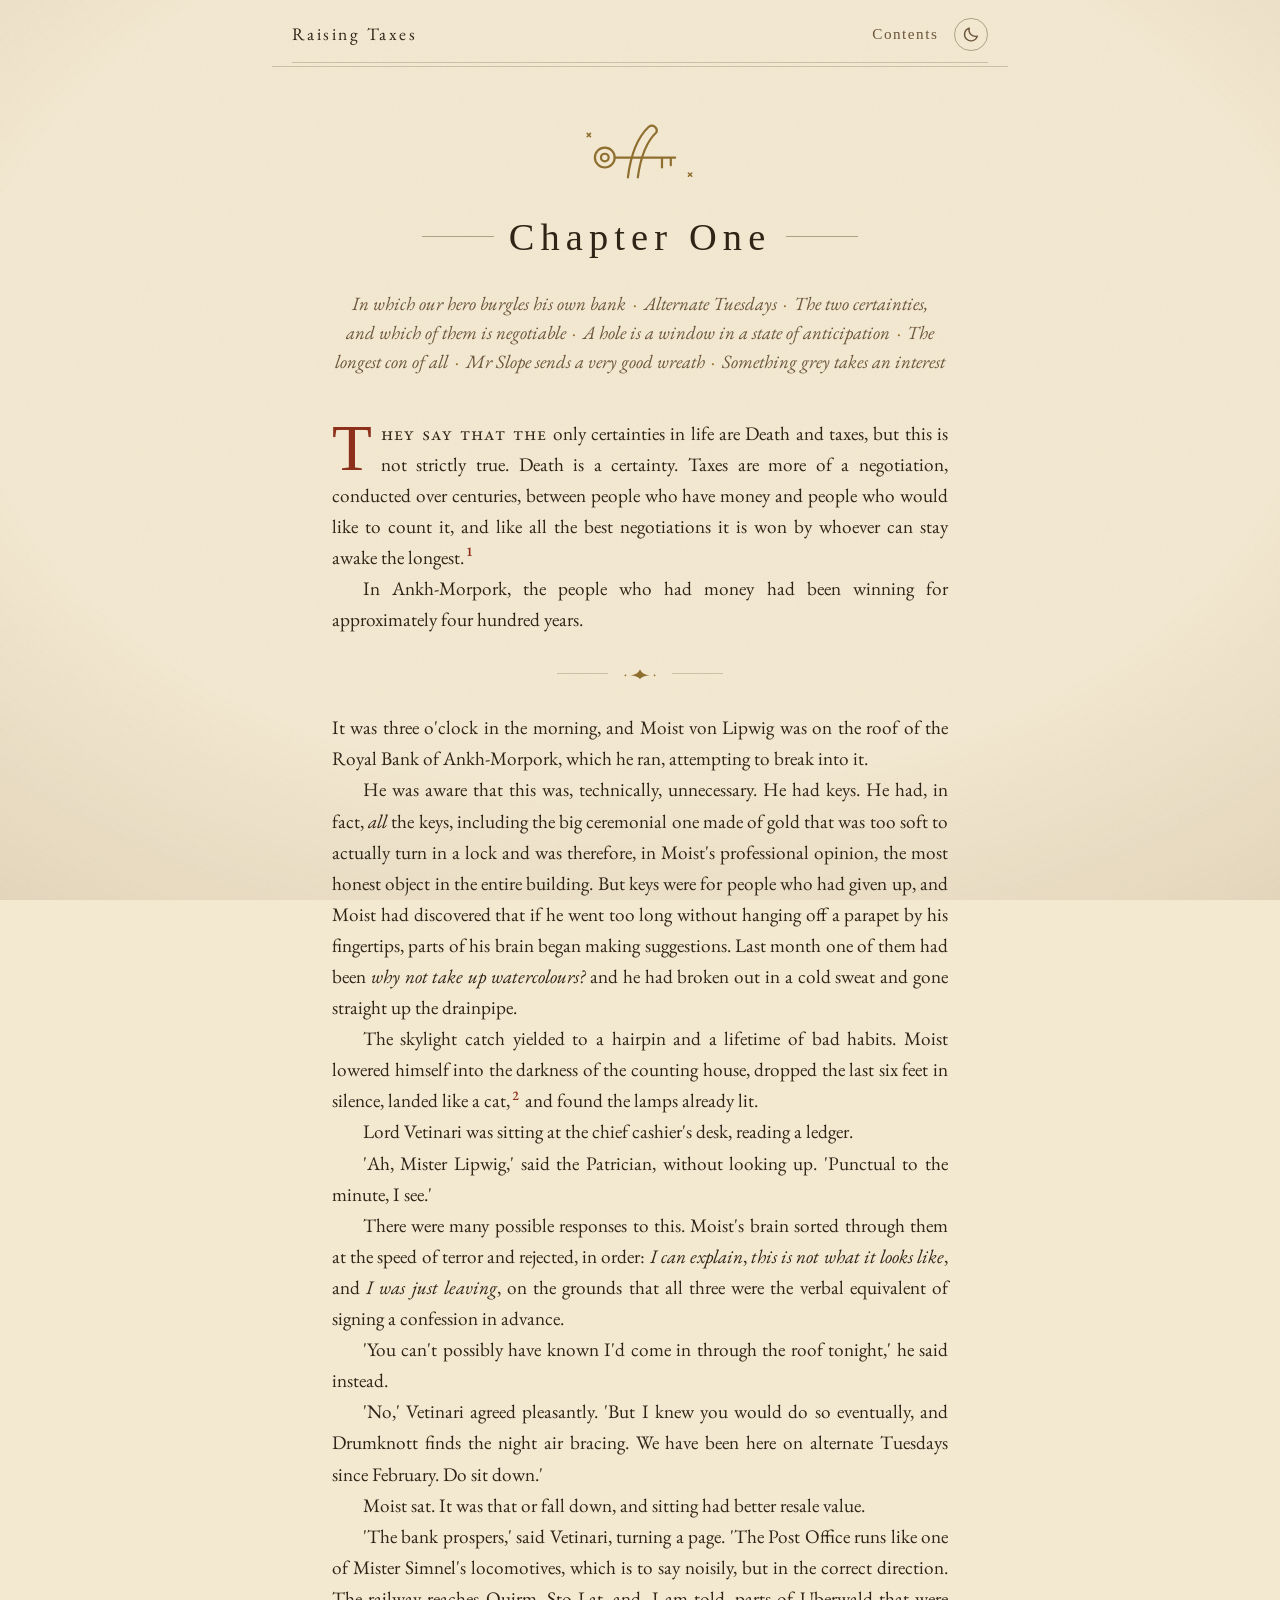
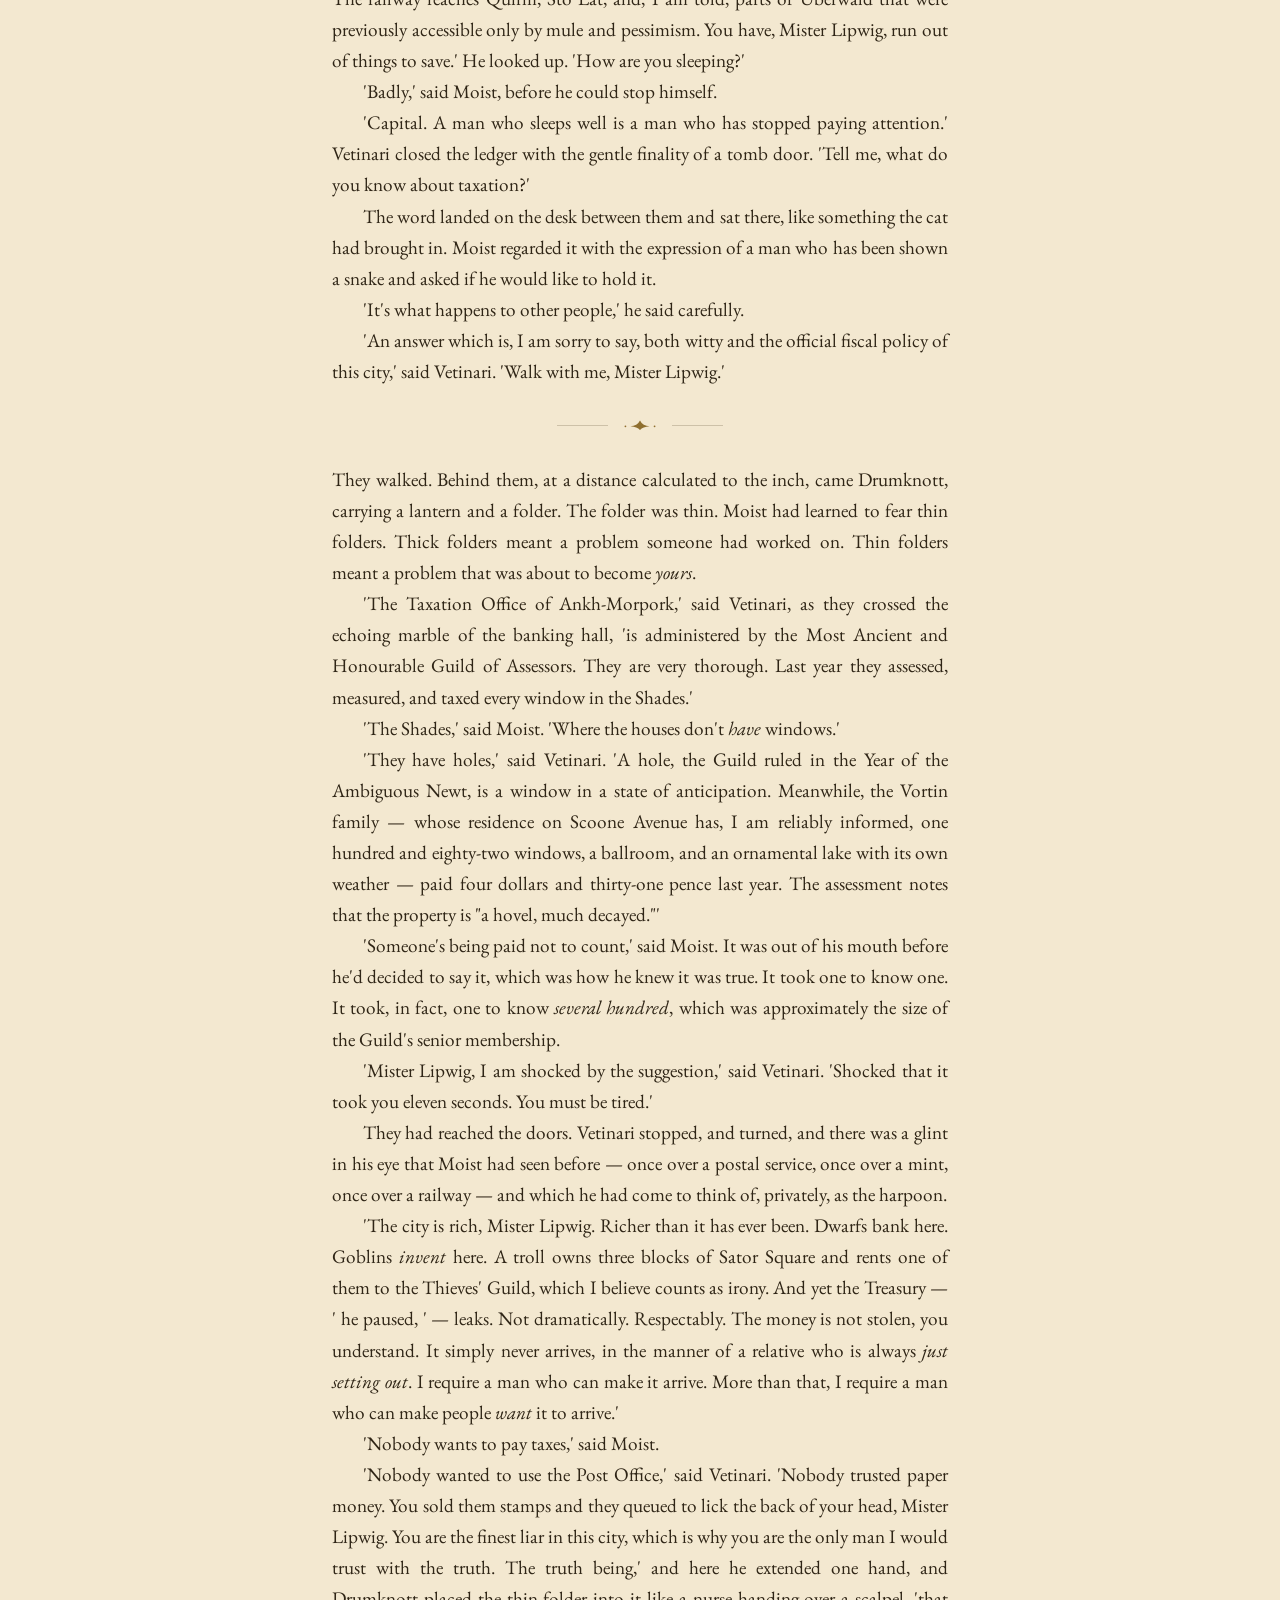
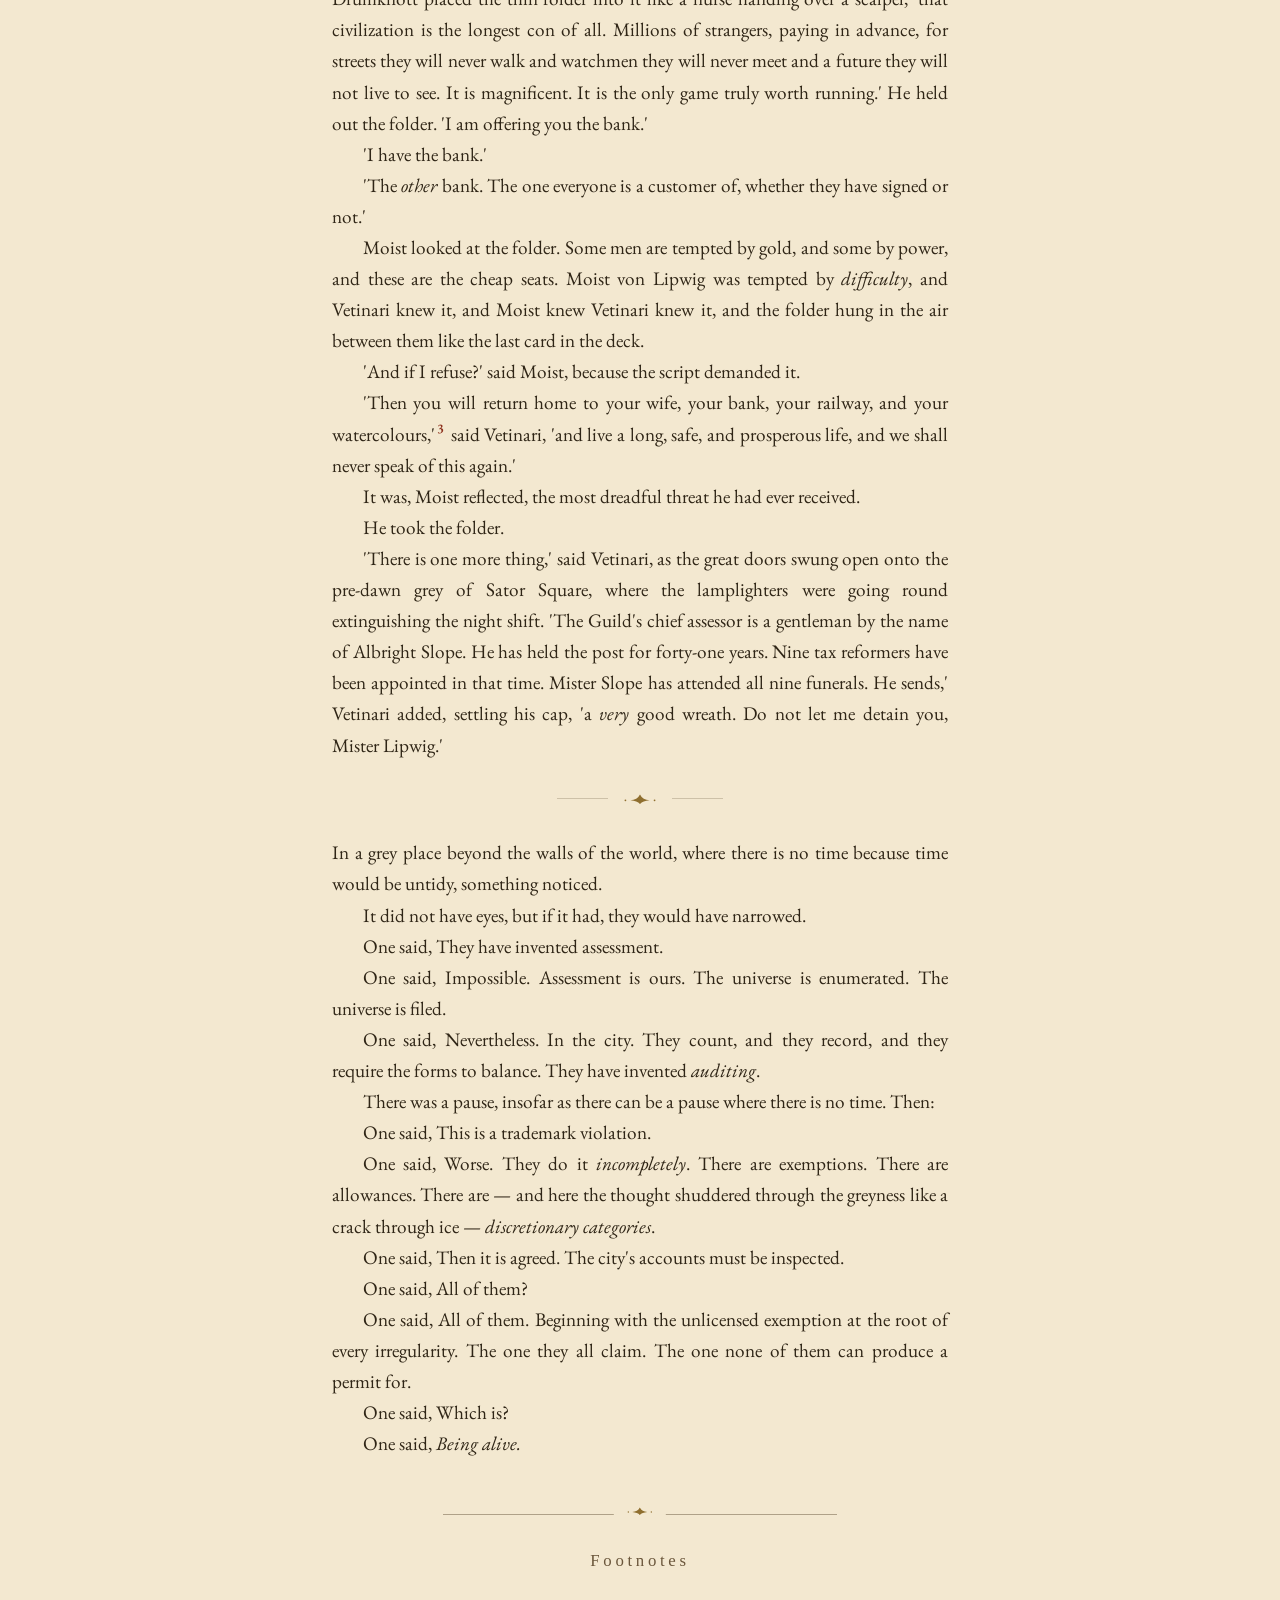
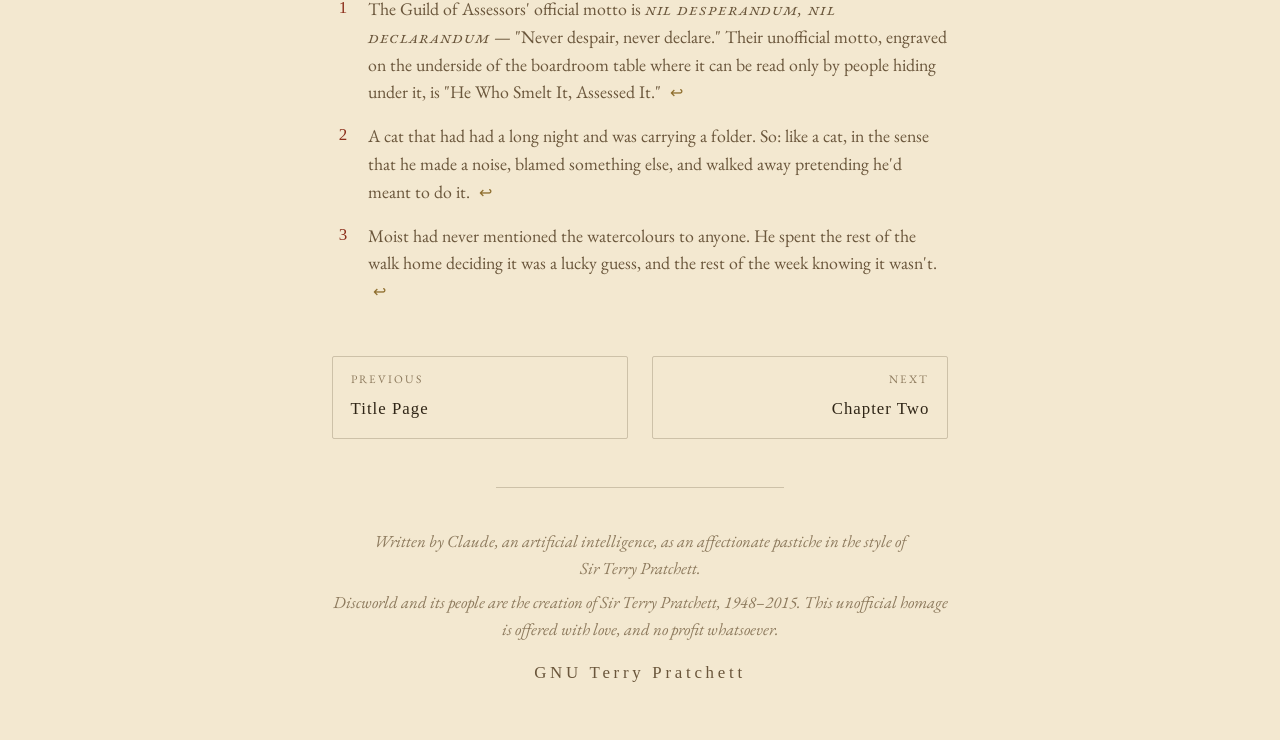
==== docs/chapter-1.html @ 3b0d5f57 "Raising Taxes: a Discworld pastiche, in a folio web edition The novel (nine chapters and an epilogue" ====
<!DOCTYPE html>
<html lang="en">
<head>
<meta charset="utf-8">
<meta name="viewport" content="width=device-width, initial-scale=1">
<meta http-equiv="X-Clacks-Overhead" content="GNU Terry Pratchett">
<title>Chapter One · Raising Taxes</title>
<meta name="description" content="In which our hero burgles his own bank – Alternate Tuesdays – The two certainties, and which of them is negotiable – A hole is a window in a state of anticipation – The longest con of all – Mr Slope sends a very good wreath – Something grey takes an interest">
<script>(function(){try{var t=localStorage.getItem('rt-theme');if(!t)t=matchMedia('(prefers-color-scheme: dark)').matches?'dark':'light';document.documentElement.dataset.theme=t}catch(e){document.documentElement.dataset.theme='light'}})();</script>
<link rel="preconnect" href="https://fonts.googleapis.com">
<link rel="preconnect" href="https://fonts.gstatic.com" crossorigin>
<link rel="stylesheet" href="https://fonts.googleapis.com/css2?family=EB+Garamond:ital,wght@0,400;0,500;0,600;1,400;1,500&family=IM+Fell+English:ital@0;1&family=IM+Fell+English+SC&display=swap">
<link rel="stylesheet" href="style.css">
<link rel="icon" href="data:image/svg+xml,%3Csvg xmlns='http://www.w3.org/2000/svg' viewBox='0 0 24 24'%3E%3Ccircle cx='12' cy='12' r='10' fill='%23f3e8d0' stroke='%238c2f1b' stroke-width='1.6'/%3E%3Ctext x='12' y='16.5' font-size='13' text-anchor='middle' fill='%238c2f1b' font-family='Georgia,serif'%3E%24%3C/text%3E%3C/svg%3E">
</head>
<body data-prev="index.html" data-next="chapter-2.html">
<div class="page">
<a class="skip" href="#main">Skip to the text</a>
<header class="masthead">
  <a class="masthead-title" href="index.html">Raising Taxes</a>
  <nav class="masthead-nav">
    <a href="index.html#contents">Contents</a>
    <button id="theme-toggle" aria-label="Toggle light and dark mode" title="Light / dark"><svg class="icon-sun" viewBox="0 0 24 24" fill="none" stroke="currentColor" stroke-width="1.8" stroke-linecap="round" aria-hidden="true"><circle cx="12" cy="12" r="4.4"/><path d="M12 2.5v2.4M12 19.1v2.4M2.5 12h2.4M19.1 12h2.4M5 5l1.7 1.7M17.3 17.3L19 19M19 5l-1.7 1.7M6.7 17.3L5 19"/></svg><svg class="icon-moon" viewBox="0 0 24 24" fill="none" stroke="currentColor" stroke-width="1.8" stroke-linecap="round" stroke-linejoin="round" aria-hidden="true"><path d="M20 14.5A8.5 8.5 0 0 1 9.5 4a8.5 8.5 0 1 0 10.5 10.5Z"/></svg></button>
  </nav>
</header>
<main id="main">
  <header class="chapter-head">
    <div class="chapter-ornament"><svg viewBox="0 0 120 64" xmlns="http://www.w3.org/2000/svg" aria-hidden="true"><g fill="none" stroke="currentColor" stroke-width="2" stroke-linecap="round" stroke-linejoin="round"><circle cx="28" cy="36" r="9"/><circle cx="28" cy="36" r="3.5"/><path d="M37 36 H92 M80 36 v9 M88 36 v7"/><path d="M68 8 q-15 14 -19 46 M75 13 q-13 12 -17 41 M68 8 a4.5 4.5 0 0 1 7 5"/><path d="M12 14 l3 3 M15 14 l-3 3 M104 50 l3 3 M107 50 l-3 3" stroke-width="1.4"/></g></svg></div>
    <p class="chapter-number">Chapter One</p>
    <p class="chapter-argument">In which our hero burgles his own bank<span class="arg-sep">·</span>Alternate Tuesdays<span class="arg-sep">·</span>The two certainties, and which of them is negotiable<span class="arg-sep">·</span>A hole is a window in a state of anticipation<span class="arg-sep">·</span>The longest con of all<span class="arg-sep">·</span>Mr Slope sends a very good wreath<span class="arg-sep">·</span>Something grey takes an interest</p>
  </header>
  <article class="prose">
    <p class="opening"><span class="lead-in">They say that the</span> only certainties in life are Death and taxes, but this is not strictly true. Death is a certainty. Taxes are more of a negotiation, conducted over centuries, between people who have money and people who would like to count it, and like all the best negotiations it is won by whoever can stay awake the longest.<a class="fn-ref" id="fnref-1" href="#fn-1" role="doc-noteref" aria-label="Footnote 1">1</a></p>
<p>In Ankh-Morpork, the people who had money had been winning for approximately four hundred years.</p>
<div class="scene-break" role="separator"><svg viewBox="0 0 60 20" xmlns="http://www.w3.org/2000/svg" aria-hidden="true"><path d="M30 3 C27 9 22 11.5 15 12 C22 12.8 27 14.5 30 18 C33 14.5 38 12.8 45 12 C38 11.5 33 9 30 3 Z" fill="currentColor"/><circle cx="7" cy="12" r="1.4" fill="currentColor"/><circle cx="53" cy="12" r="1.4" fill="currentColor"/></svg></div>
<p>It was three o'clock in the morning, and Moist von Lipwig was on the roof of the Royal Bank of Ankh-Morpork, which he ran, attempting to break into it.</p>
<p>He was aware that this was, technically, unnecessary. He had keys. He had, in fact, <em>all</em> the keys, including the big ceremonial one made of gold that was too soft to actually turn in a lock and was therefore, in Moist's professional opinion, the most honest object in the entire building. But keys were for people who had given up, and Moist had discovered that if he went too long without hanging off a parapet by his fingertips, parts of his brain began making suggestions. Last month one of them had been <em>why not take up watercolours?</em> and he had broken out in a cold sweat and gone straight up the drainpipe.</p>
<p>The skylight catch yielded to a hairpin and a lifetime of bad habits. Moist lowered himself into the darkness of the counting house, dropped the last six feet in silence, landed like a cat,<a class="fn-ref" id="fnref-2" href="#fn-2" role="doc-noteref" aria-label="Footnote 2">2</a> and found the lamps already lit.</p>
<p>Lord Vetinari was sitting at the chief cashier's desk, reading a ledger.</p>
<p>'Ah, Mister Lipwig,' said the Patrician, without looking up. 'Punctual to the minute, I see.'</p>
<p>There were many possible responses to this. Moist's brain sorted through them at the speed of terror and rejected, in order: <em>I can explain</em>, <em>this is not what it looks like</em>, and <em>I was just leaving</em>, on the grounds that all three were the verbal equivalent of signing a confession in advance.</p>
<p>'You can't possibly have known I'd come in through the roof tonight,' he said instead.</p>
<p>'No,' Vetinari agreed pleasantly. 'But I knew you would do so eventually, and Drumknott finds the night air bracing. We have been here on alternate Tuesdays since February. Do sit down.'</p>
<p>Moist sat. It was that or fall down, and sitting had better resale value.</p>
<p>'The bank prospers,' said Vetinari, turning a page. 'The Post Office runs like one of Mister Simnel's locomotives, which is to say noisily, but in the correct direction. The railway reaches Quirm, Sto Lat, and, I am told, parts of Uberwald that were previously accessible only by mule and pessimism. You have, Mister Lipwig, run out of things to save.' He looked up. 'How are you sleeping?'</p>
<p>'Badly,' said Moist, before he could stop himself.</p>
<p>'Capital. A man who sleeps well is a man who has stopped paying attention.' Vetinari closed the ledger with the gentle finality of a tomb door. 'Tell me, what do you know about taxation?'</p>
<p>The word landed on the desk between them and sat there, like something the cat had brought in. Moist regarded it with the expression of a man who has been shown a snake and asked if he would like to hold it.</p>
<p>'It's what happens to other people,' he said carefully.</p>
<p>'An answer which is, I am sorry to say, both witty and the official fiscal policy of this city,' said Vetinari. 'Walk with me, Mister Lipwig.'</p>
<div class="scene-break" role="separator"><svg viewBox="0 0 60 20" xmlns="http://www.w3.org/2000/svg" aria-hidden="true"><path d="M30 3 C27 9 22 11.5 15 12 C22 12.8 27 14.5 30 18 C33 14.5 38 12.8 45 12 C38 11.5 33 9 30 3 Z" fill="currentColor"/><circle cx="7" cy="12" r="1.4" fill="currentColor"/><circle cx="53" cy="12" r="1.4" fill="currentColor"/></svg></div>
<p>They walked. Behind them, at a distance calculated to the inch, came Drumknott, carrying a lantern and a folder. The folder was thin. Moist had learned to fear thin folders. Thick folders meant a problem someone had worked on. Thin folders meant a problem that was about to become <em>yours</em>.</p>
<p>'The Taxation Office of Ankh-Morpork,' said Vetinari, as they crossed the echoing marble of the banking hall, 'is administered by the Most Ancient and Honourable Guild of Assessors. They are very thorough. Last year they assessed, measured, and taxed every window in the Shades.'</p>
<p>'The Shades,' said Moist. 'Where the houses don't <em>have</em> windows.'</p>
<p>'They have holes,' said Vetinari. 'A hole, the Guild ruled in the Year of the Ambiguous Newt, is a window in a state of anticipation. Meanwhile, the Vortin family — whose residence on Scoone Avenue has, I am reliably informed, one hundred and eighty-two windows, a ballroom, and an ornamental lake with its own weather — paid four dollars and thirty-one pence last year. The assessment notes that the property is "a hovel, much decayed."'</p>
<p>'Someone's being paid not to count,' said Moist. It was out of his mouth before he'd decided to say it, which was how he knew it was true. It took one to know one. It took, in fact, one to know <em>several hundred</em>, which was approximately the size of the Guild's senior membership.</p>
<p>'Mister Lipwig, I am shocked by the suggestion,' said Vetinari. 'Shocked that it took you eleven seconds. You must be tired.'</p>
<p>They had reached the doors. Vetinari stopped, and turned, and there was a glint in his eye that Moist had seen before — once over a postal service, once over a mint, once over a railway — and which he had come to think of, privately, as the harpoon.</p>
<p>'The city is rich, Mister Lipwig. Richer than it has ever been. Dwarfs bank here. Goblins <em>invent</em> here. A troll owns three blocks of Sator Square and rents one of them to the Thieves' Guild, which I believe counts as irony. And yet the Treasury — ' he paused, ' — leaks. Not dramatically. Respectably. The money is not stolen, you understand. It simply never arrives, in the manner of a relative who is always <em>just setting out</em>. I require a man who can make it arrive. More than that, I require a man who can make people <em>want</em> it to arrive.'</p>
<p>'Nobody wants to pay taxes,' said Moist.</p>
<p>'Nobody wanted to use the Post Office,' said Vetinari. 'Nobody trusted paper money. You sold them stamps and they queued to lick the back of your head, Mister Lipwig. You are the finest liar in this city, which is why you are the only man I would trust with the truth. The truth being,' and here he extended one hand, and Drumknott placed the thin folder into it like a nurse handing over a scalpel, 'that civilization is the longest con of all. Millions of strangers, paying in advance, for streets they will never walk and watchmen they will never meet and a future they will not live to see. It is magnificent. It is the only game truly worth running.' He held out the folder. 'I am offering you the bank.'</p>
<p>'I have the bank.'</p>
<p>'The <em>other</em> bank. The one everyone is a customer of, whether they have signed or not.'</p>
<p>Moist looked at the folder. Some men are tempted by gold, and some by power, and these are the cheap seats. Moist von Lipwig was tempted by <em>difficulty</em>, and Vetinari knew it, and Moist knew Vetinari knew it, and the folder hung in the air between them like the last card in the deck.</p>
<p>'And if I refuse?' said Moist, because the script demanded it.</p>
<p>'Then you will return home to your wife, your bank, your railway, and your watercolours,'<a class="fn-ref" id="fnref-3" href="#fn-3" role="doc-noteref" aria-label="Footnote 3">3</a> said Vetinari, 'and live a long, safe, and prosperous life, and we shall never speak of this again.'</p>
<p>It was, Moist reflected, the most dreadful threat he had ever received.</p>
<p>He took the folder.</p>
<p>'There is one more thing,' said Vetinari, as the great doors swung open onto the pre-dawn grey of Sator Square, where the lamplighters were going round extinguishing the night shift. 'The Guild's chief assessor is a gentleman by the name of Albright Slope. He has held the post for forty-one years. Nine tax reformers have been appointed in that time. Mister Slope has attended all nine funerals. He sends,' Vetinari added, settling his cap, 'a <em>very</em> good wreath. Do not let me detain you, Mister Lipwig.'</p>
<div class="scene-break" role="separator"><svg viewBox="0 0 60 20" xmlns="http://www.w3.org/2000/svg" aria-hidden="true"><path d="M30 3 C27 9 22 11.5 15 12 C22 12.8 27 14.5 30 18 C33 14.5 38 12.8 45 12 C38 11.5 33 9 30 3 Z" fill="currentColor"/><circle cx="7" cy="12" r="1.4" fill="currentColor"/><circle cx="53" cy="12" r="1.4" fill="currentColor"/></svg></div>
<p>In a grey place beyond the walls of the world, where there is no time because time would be untidy, something noticed.</p>
<p>It did not have eyes, but if it had, they would have narrowed.</p>
<p>One said, They have invented assessment.</p>
<p>One said, Impossible. Assessment is ours. The universe is enumerated. The universe is filed.</p>
<p>One said, Nevertheless. In the city. They count, and they record, and they require the forms to balance. They have invented <em>auditing</em>.</p>
<p>There was a pause, insofar as there can be a pause where there is no time. Then:</p>
<p>One said, This is a trademark violation.</p>
<p>One said, Worse. They do it <em>incompletely</em>. There are exemptions. There are allowances. There are — and here the thought shuddered through the greyness like a crack through ice — <em>discretionary categories</em>.</p>
<p>One said, Then it is agreed. The city's accounts must be inspected.</p>
<p>One said, All of them?</p>
<p>One said, All of them. Beginning with the unlicensed exemption at the root of every irregularity. The one they all claim. The one none of them can produce a permit for.</p>
<p>One said, Which is?</p>
<p>One said, <em>Being alive.</em></p>
  </article>
  <section class="footnotes" role="doc-endnotes">
    <span class="footnotes-fleuron"><svg viewBox="0 0 60 20" xmlns="http://www.w3.org/2000/svg" aria-hidden="true"><path d="M30 3 C27 9 22 11.5 15 12 C22 12.8 27 14.5 30 18 C33 14.5 38 12.8 45 12 C38 11.5 33 9 30 3 Z" fill="currentColor"/><circle cx="7" cy="12" r="1.4" fill="currentColor"/><circle cx="53" cy="12" r="1.4" fill="currentColor"/></svg></span>
    <h2>Footnotes</h2>
    <ol>
    <li id="fn-1" role="doc-endnote">The Guild of Assessors' official motto is <span class="caps"><em>NIL DESPERANDUM, NIL DECLARANDUM</em></span> — "Never despair, never declare." Their unofficial motto, engraved on the underside of the boardroom table where it can be read only by people hiding under it, is "He Who Smelt It, Assessed It." <a class="fn-back" href="#fnref-1" aria-label="Back to text">&#8617;</a></li>
    <li id="fn-2" role="doc-endnote">A cat that had had a long night and was carrying a folder. So: like a cat, in the sense that he made a noise, blamed something else, and walked away pretending he'd meant to do it. <a class="fn-back" href="#fnref-2" aria-label="Back to text">&#8617;</a></li>
    <li id="fn-3" role="doc-endnote">Moist had never mentioned the watercolours to anyone. He spent the rest of the walk home deciding it was a lucky guess, and the rest of the week knowing it wasn't. <a class="fn-back" href="#fnref-3" aria-label="Back to text">&#8617;</a></li>
    </ol>
  </section>
  <nav class="pager" aria-label="Chapter navigation">
    <a class="prev" href="index.html" rel="prev"><span class="pager-label">Previous</span><span class="pager-title">Title Page</span></a>
    <a class="next" href="chapter-2.html" rel="next"><span class="pager-label">Next</span><span class="pager-title">Chapter Two</span></a>
  </nav>
</main>
<footer class="colophon">
  <p>Written by Claude, an artificial intelligence, as an affectionate pastiche
  in the style of Sir&nbsp;Terry&nbsp;Pratchett.</p>
  <p>Discworld and its people are the creation of Sir Terry Pratchett, 1948–2015.
  This unofficial homage is offered with love, and no profit whatsoever.</p>
  <p class="clacks">GNU Terry Pratchett</p>
</footer>
</div>
<script src="book.js"></script>
</body>
</html>
---- docs/style.css ----
/* ============================================================
   RAISING TAXES — an aged folio edition
   Parchment by day, candlelight by night.
   ============================================================ */

:root,
html[data-theme="light"] {
  --paper:        #f3e8d0;
  --paper-deep:   #eaddbe;
  --paper-raised: #f9f1de;
  --ink:          #2f2516;
  --ink-soft:     #6a563b;
  --ink-faint:    #8d7a5d;
  --accent:       #8c2f1b;   /* oxblood */
  --gold:         #8f6f2f;
  --rule:         rgba(74, 56, 28, 0.40);
  --rule-faint:   rgba(74, 56, 28, 0.22);
  --shadow:       rgba(58, 38, 8, 0.28);
  --grain-opacity: 0.5;
  --vignette:     rgba(112, 82, 38, 0.16);
  --selection-bg: #8c2f1b;
  --selection-fg: #f9f1de;
}

html[data-theme="dark"] {
  --paper:        #1d140d;
  --paper-deep:   #170f09;
  --paper-raised: #2a1d12;
  --ink:          #e8d6ac;
  --ink-soft:     #b49a6c;
  --ink-faint:    #8f7a55;
  --accent:       #d77f45;   /* ember */
  --gold:         #d2a352;
  --rule:         rgba(210, 163, 82, 0.42);
  --rule-faint:   rgba(210, 163, 82, 0.20);
  --shadow:       rgba(0, 0, 0, 0.55);
  --grain-opacity: 0.35;
  --vignette:     rgba(0, 0, 0, 0.5);
  --selection-bg: #d2a352;
  --selection-fg: #1d140d;
}

* { box-sizing: border-box; }

html {
  background: var(--paper);
  scroll-behavior: smooth;
}

body {
  margin: 0;
  color: var(--ink);
  background: var(--paper);
  font-family: "EB Garamond", "Iowan Old Style", "Palatino Linotype", Georgia, serif;
  font-size: clamp(1.0625rem, 0.95rem + 0.45vw, 1.2rem);
  line-height: 1.62;
  text-rendering: optimizeLegibility;
  font-kerning: normal;
  transition: background-color .35s ease, color .35s ease;
}

/* Paper grain + candle vignette, fixed behind everything */
body::before {
  content: "";
  position: fixed;
  inset: 0;
  z-index: 0;
  pointer-events: none;
  opacity: var(--grain-opacity);
  background-image: url("data:image/svg+xml,%3Csvg xmlns='http://www.w3.org/2000/svg' width='240' height='240'%3E%3Cfilter id='n'%3E%3CfeTurbulence type='fractalNoise' baseFrequency='0.9' numOctaves='2' stitchTiles='stitch'/%3E%3CfeColorMatrix type='saturate' values='0'/%3E%3CfeComponentTransfer%3E%3CfeFuncA type='linear' slope='0.09'/%3E%3C/feComponentTransfer%3E%3C/filter%3E%3Crect width='100%25' height='100%25' filter='url(%23n)'/%3E%3C/svg%3E");
}
body::after {
  content: "";
  position: fixed;
  inset: 0;
  z-index: 0;
  pointer-events: none;
  background: radial-gradient(ellipse 95% 90% at 50% 38%, transparent 55%, var(--vignette) 100%);
}

.page { position: relative; z-index: 1; }

::selection { background: var(--selection-bg); color: var(--selection-fg); }

em { font-style: italic; }

.caps {
  font-variant-caps: all-small-caps;
  letter-spacing: 0.05em;
}

a { color: var(--accent); text-decoration-color: var(--rule); text-underline-offset: 0.18em; }
a:hover { text-decoration-color: var(--accent); }

.skip {
  position: absolute; left: -999px; top: 0;
  background: var(--paper-raised); padding: .5em 1em; z-index: 50;
}
.skip:focus { left: 8px; top: 8px; }

/* ------------------------------------------------------------
   Masthead
   ------------------------------------------------------------ */
.masthead {
  display: flex;
  align-items: center;
  justify-content: space-between;
  gap: 1rem;
  max-width: 46rem;
  margin: 0 auto;
  padding: 1.1rem 1.25rem 0.9rem;
  border-bottom: 1px solid var(--rule-faint);
  position: relative;
}
.masthead::after {
  content: "";
  position: absolute;
  left: 1.25rem; right: 1.25rem; bottom: 3px;
  border-bottom: 1px solid var(--rule-faint);
}
.masthead-title {
  font-family: "IM Fell English SC", "EB Garamond", serif;
  font-size: 1.1rem;
  letter-spacing: 0.14em;
  text-decoration: none;
  color: var(--ink);
}
.masthead-title:hover { color: var(--accent); }
.masthead-nav { display: flex; align-items: center; gap: 1rem; }
.masthead-nav a {
  font-family: "IM Fell English SC", serif;
  font-size: 0.95rem;
  letter-spacing: 0.1em;
  text-decoration: none;
  color: var(--ink-soft);
}
.masthead-nav a:hover { color: var(--accent); }

#theme-toggle {
  appearance: none;
  background: transparent;
  border: 1px solid var(--rule);
  border-radius: 50%;
  width: 2.1rem; height: 2.1rem;
  display: grid; place-items: center;
  color: var(--ink-soft);
  cursor: pointer;
  transition: color .25s ease, border-color .25s ease, transform .4s ease;
  padding: 0;
}
#theme-toggle:hover { color: var(--accent); border-color: var(--accent); transform: rotate(25deg); }
#theme-toggle svg { width: 1.15rem; height: 1.15rem; display: block; }
#theme-toggle .icon-sun { display: none; }
html[data-theme="dark"] #theme-toggle .icon-sun { display: block; }
html[data-theme="dark"] #theme-toggle .icon-moon { display: none; }

/* ------------------------------------------------------------
   Chapter head
   ------------------------------------------------------------ */
main { max-width: 41rem; margin: 0 auto; padding: 0 1.25rem 3rem; }

.chapter-head {
  text-align: center;
  margin: 3.2rem 0 2.6rem;
}
.chapter-ornament {
  color: var(--gold);
  margin: 0 auto 1.1rem;
  width: clamp(96px, 18vw, 132px);
}
.chapter-ornament svg { width: 100%; height: auto; display: block; }

.chapter-number {
  font-family: "IM Fell English SC", serif;
  font-size: clamp(1.7rem, 1.3rem + 1.8vw, 2.4rem);
  letter-spacing: 0.16em;
  margin: 0;
  color: var(--ink);
  display: flex;
  align-items: center;
  justify-content: center;
  gap: 0.9rem;
}
.chapter-number::before,
.chapter-number::after {
  content: "";
  flex: 0 1 4.5rem;
  border-top: 1px solid var(--rule);
  box-shadow: 0 3px 0 -1px var(--rule-faint);
}

.chapter-argument {
  font-style: italic;
  color: var(--ink-soft);
  max-width: 33em;
  margin: 1.3rem auto 0;
  line-height: 1.55;
  font-size: 0.98em;
  text-wrap: balance;
}
.chapter-argument .arg-sep {
  font-style: normal;
  color: var(--gold);
  padding: 0 0.35em;
}

/* staggered arrival */
@media (prefers-reduced-motion: no-preference) {
  .chapter-head > *, .titlepage > * {
    opacity: 0;
    transform: translateY(10px);
    animation: arrive .7s ease forwards;
  }
  .chapter-head > *:nth-child(2), .titlepage > *:nth-child(2) { animation-delay: .12s; }
  .chapter-head > *:nth-child(3), .titlepage > *:nth-child(3) { animation-delay: .24s; }
  .titlepage > *:nth-child(4) { animation-delay: .34s; }
  .titlepage > *:nth-child(5) { animation-delay: .44s; }
  .titlepage > *:nth-child(6) { animation-delay: .54s; }
  .prose, .footnotes, .pager, .toc, .colophon { animation: fadein .9s ease .25s backwards; }
  @keyframes arrive { to { opacity: 1; transform: none; } }
  @keyframes fadein { from { opacity: 0; } }
}

/* ------------------------------------------------------------
   Prose
   ------------------------------------------------------------ */
.prose p {
  margin: 0;
  text-indent: 1.6em;
  text-align: justify;
  hyphens: auto;
  -webkit-hyphens: auto;
}
.prose p.no-indent { text-indent: 0; }

.prose p.opening { text-indent: 0; margin-top: 0; }
.prose p.opening::first-letter {
  font-family: "IM Fell English", serif;
  font-size: 3.4em;
  line-height: 0.82;
  float: left;
  padding: 0.06em 0.12em 0 0;
  color: var(--accent);
}
.lead-in {
  font-variant-caps: small-caps;
  letter-spacing: 0.06em;
}

.scene-break {
  border: 0;
  text-align: center;
  margin: 1.9rem auto;
  color: var(--gold);
  display: flex;
  align-items: center;
  justify-content: center;
  gap: 0.8rem;
}
.scene-break::before, .scene-break::after {
  content: "";
  flex: 0 1 3.2rem;
  border-top: 1px solid var(--rule-faint);
}
.scene-break svg { width: 38px; height: 16px; display: block; }
.scene-break + p { text-indent: 0; }

.the-end {
  font-family: "IM Fell English SC", serif;
  text-align: center;
  font-size: 1.5rem;
  letter-spacing: 0.3em;
  margin: 3rem 0 1rem;
  color: var(--ink);
  text-indent: 0 !important;
}

/* ------------------------------------------------------------
   Footnotes
   ------------------------------------------------------------ */
a.fn-ref {
  font-size: 0.7em;
  vertical-align: super;
  line-height: 0;
  text-decoration: none;
  font-weight: 600;
  color: var(--accent);
  padding: 0.4em 0.25em;
  margin: -0.4em -0.1em;
  border-radius: 3px;
}
a.fn-ref:hover, a.fn-ref[aria-expanded="true"] {
  background: var(--paper-deep);
  outline: 1px solid var(--rule-faint);
}

.footnotes {
  margin-top: 3.4rem;
  position: relative;
  padding-top: 2.1rem;
}
.footnotes::before {
  content: "";
  position: absolute;
  top: 0; left: 18%; right: 18%;
  border-top: 1px solid var(--rule);
}
.footnotes-fleuron {
  position: absolute;
  top: -0.62rem;
  left: 50%;
  transform: translateX(-50%);
  background: var(--paper);
  padding: 0 0.7rem;
  color: var(--gold);
}
.footnotes-fleuron svg { width: 30px; height: 14px; display: block; }
.footnotes h2 {
  font-family: "IM Fell English SC", serif;
  font-weight: 400;
  text-align: center;
  font-size: 1.05rem;
  letter-spacing: 0.22em;
  margin: 0 0 1.3rem;
  color: var(--ink-soft);
}
.footnotes ol { list-style: none; margin: 0; padding: 0; counter-reset: fn; }
.footnotes li {
  counter-increment: fn;
  font-size: 0.93em;
  color: var(--ink-soft);
  margin: 0 0 0.9em;
  padding-left: 2em;
  position: relative;
  line-height: 1.55;
}
.footnotes li::before {
  content: counter(fn);
  position: absolute;
  left: 0.4em;
  top: 0;
  font-family: "IM Fell English", serif;
  color: var(--accent);
  font-size: 0.95em;
}
a.fn-back {
  text-decoration: none;
  font-size: 0.9em;
  padding: 0 0.3em;
  color: var(--gold);
}
a.fn-back:hover { color: var(--accent); }

/* Footnote popup card */
.fn-pop {
  position: absolute;
  z-index: 30;
  max-width: min(26rem, calc(100vw - 2rem));
  background: var(--paper-raised);
  color: var(--ink);
  border: 1px solid var(--rule);
  box-shadow: 0 14px 34px -12px var(--shadow), 0 2px 6px -2px var(--shadow);
  padding: 0.85rem 1.05rem 0.9rem;
  font-size: 0.92rem;
  line-height: 1.55;
  border-radius: 2px;
  animation: pop-in .18s ease;
}
.fn-pop::before {
  content: "";
  position: absolute;
  top: 0; left: 0; right: 0;
  border-top: 2px solid var(--gold);
  opacity: .65;
}
.fn-pop .fn-pop-num {
  font-family: "IM Fell English", serif;
  color: var(--accent);
  margin-right: 0.45em;
}
.fn-pop .fn-back { display: none; }
@keyframes pop-in { from { opacity: 0; transform: translateY(4px); } }

/* Bottom sheet on small screens */
.fn-pop.sheet {
  position: fixed;
  left: 0 !important; right: 0; bottom: 0; top: auto !important;
  max-width: none;
  border-left: 0; border-right: 0; border-bottom: 0;
  padding: 1.1rem 1.3rem calc(1.2rem + env(safe-area-inset-bottom));
  box-shadow: 0 -16px 40px -10px var(--shadow);
  animation: sheet-up .22s ease;
}
@keyframes sheet-up { from { transform: translateY(30%); opacity: .4; } }
.fn-backdrop {
  position: fixed; inset: 0; z-index: 29;
  background: rgba(20, 12, 4, 0.45);
  animation: fadein .2s ease;
}

/* ------------------------------------------------------------
   Pager
   ------------------------------------------------------------ */
.pager {
  display: flex;
  justify-content: space-between;
  gap: 1rem;
  margin-top: 3.2rem;
}
.pager a {
  flex: 1;
  max-width: 48%;
  text-decoration: none;
  border: 1px solid var(--rule-faint);
  padding: 0.8rem 1.1rem 0.9rem;
  border-radius: 2px;
  color: var(--ink);
  transition: border-color .2s ease, background-color .2s ease;
  background: transparent;
}
.pager a:hover { border-color: var(--accent); background: var(--paper-raised); }
.pager .pager-label {
  display: block;
  font-size: 0.72rem;
  letter-spacing: 0.18em;
  text-transform: uppercase;
  color: var(--ink-faint);
  margin-bottom: 0.25rem;
}
.pager .pager-title {
  font-family: "IM Fell English SC", serif;
  font-size: 1.05rem;
  letter-spacing: 0.06em;
}
.pager .next { text-align: right; margin-left: auto; }

/* ------------------------------------------------------------
   Title page & contents (index)
   ------------------------------------------------------------ */
.titlepage {
  text-align: center;
  margin: 3.5rem 0 3rem;
}
.titlepage-ornament { color: var(--gold); width: clamp(120px, 24vw, 170px); margin: 0 auto 1.6rem; }
.titlepage-ornament svg { width: 100%; height: auto; display: block; }
.titlepage-kicker {
  font-family: "IM Fell English SC", serif;
  letter-spacing: 0.3em;
  font-size: 0.85rem;
  color: var(--ink-soft);
  margin: 0 0 1rem;
}
.titlepage h1 {
  font-family: "IM Fell English", serif;
  font-weight: 400;
  font-size: clamp(3rem, 2rem + 5.5vw, 4.8rem);
  letter-spacing: 0.04em;
  line-height: 1.05;
  margin: 0;
  color: var(--ink);
}
.titlepage h1 .amp { color: var(--accent); }
.titlepage-sub {
  font-style: italic;
  color: var(--ink-soft);
  max-width: 30em;
  margin: 1.4rem auto 0;
  line-height: 1.6;
  text-wrap: balance;
}
.titlepage-byline {
  font-family: "IM Fell English SC", serif;
  letter-spacing: 0.12em;
  text-wrap: balance;
  font-size: 0.92rem;
  margin: 1.6rem auto 0;
  color: var(--ink);
  display: flex;
  align-items: center;
  justify-content: center;
  gap: 0.9rem;
}
.titlepage-byline::before, .titlepage-byline::after {
  content: "";
  flex: 0 1 3.4rem;
  border-top: 1px solid var(--rule);
}
.begin {
  display: inline-block;
  margin-top: 2.1rem;
  font-family: "IM Fell English SC", serif;
  font-size: 1.05rem;
  letter-spacing: 0.16em;
  color: var(--paper-raised);
  background: var(--accent);
  padding: 0.65rem 1.7rem 0.7rem;
  border-radius: 2px;
  text-decoration: none;
  box-shadow: 0 8px 20px -8px var(--shadow);
  transition: transform .2s ease, box-shadow .2s ease;
}
.begin:hover { transform: translateY(-2px); box-shadow: 0 12px 26px -8px var(--shadow); }

.toc { margin: 3.4rem 0 1rem; position: relative; padding-top: 2.2rem; }
.toc::before {
  content: "";
  position: absolute; top: 0; left: 14%; right: 14%;
  border-top: 1px solid var(--rule);
}
.toc > h2 {
  font-family: "IM Fell English SC", serif;
  font-weight: 400;
  text-align: center;
  letter-spacing: 0.28em;
  font-size: 1.15rem;
  margin: 0 0 1.8rem;
  color: var(--ink-soft);
}
.toc ol { list-style: none; margin: 0; padding: 0; }
.toc li { margin: 0; }
.toc a {
  display: grid;
  grid-template-columns: 64px 1fr;
  gap: 1.1rem;
  align-items: center;
  text-decoration: none;
  color: var(--ink);
  padding: 0.85rem 0.6rem;
  border-bottom: 1px solid var(--rule-faint);
  transition: background-color .18s ease;
}
.toc li:first-child a { border-top: 1px solid var(--rule-faint); }
.toc a:hover { background: var(--paper-raised); }
.toc .toc-ornament { color: var(--gold); transition: color .18s ease; }
.toc a:hover .toc-ornament { color: var(--accent); }
.toc .toc-ornament svg { width: 64px; height: auto; display: block; }
.toc .toc-title {
  font-family: "IM Fell English SC", serif;
  font-size: 1.18rem;
  letter-spacing: 0.08em;
  display: block;
}
.toc a:hover .toc-title { color: var(--accent); }
.toc .toc-arg {
  display: block;
  font-style: italic;
  font-size: 0.92em;
  color: var(--ink-soft);
  margin-top: 0.1rem;
  line-height: 1.45;
}

/* ------------------------------------------------------------
   Colophon
   ------------------------------------------------------------ */
.colophon {
  max-width: 41rem;
  margin: 0 auto;
  padding: 2.2rem 1.25rem 3rem;
  text-align: center;
  font-size: 0.88em;
  font-style: italic;
  color: var(--ink-faint);
  position: relative;
}
.colophon::before {
  content: "";
  position: absolute; top: 0; left: 28%; right: 28%;
  border-top: 1px solid var(--rule-faint);
  box-shadow: 0 3px 0 -1px var(--rule-faint);
}
.colophon p { margin: 0.35em 0; }
.colophon .clacks {
  font-family: "IM Fell English SC", serif;
  font-style: normal;
  letter-spacing: 0.22em;
  color: var(--ink-soft);
  margin-top: 0.9em;
}

/* ------------------------------------------------------------
   Small screens
   ------------------------------------------------------------ */
@media (max-width: 600px) {
  .prose p { text-align: left; }
  .pager { flex-direction: column; }
  .pager a { max-width: none; }
  .pager .next { text-align: right; }
  .toc a { grid-template-columns: 48px 1fr; gap: 0.8rem; }
  .toc .toc-ornament svg { width: 48px; }
}

/* ------------------------------------------------------------
   Print
   ------------------------------------------------------------ */
@media print {
  body::before, body::after { display: none; }
  .masthead, .pager, #theme-toggle, .begin, .skip { display: none !important; }
  body { background: #fff; color: #000; font-size: 11pt; }
  .fn-pop, .fn-backdrop { display: none !important; }
}
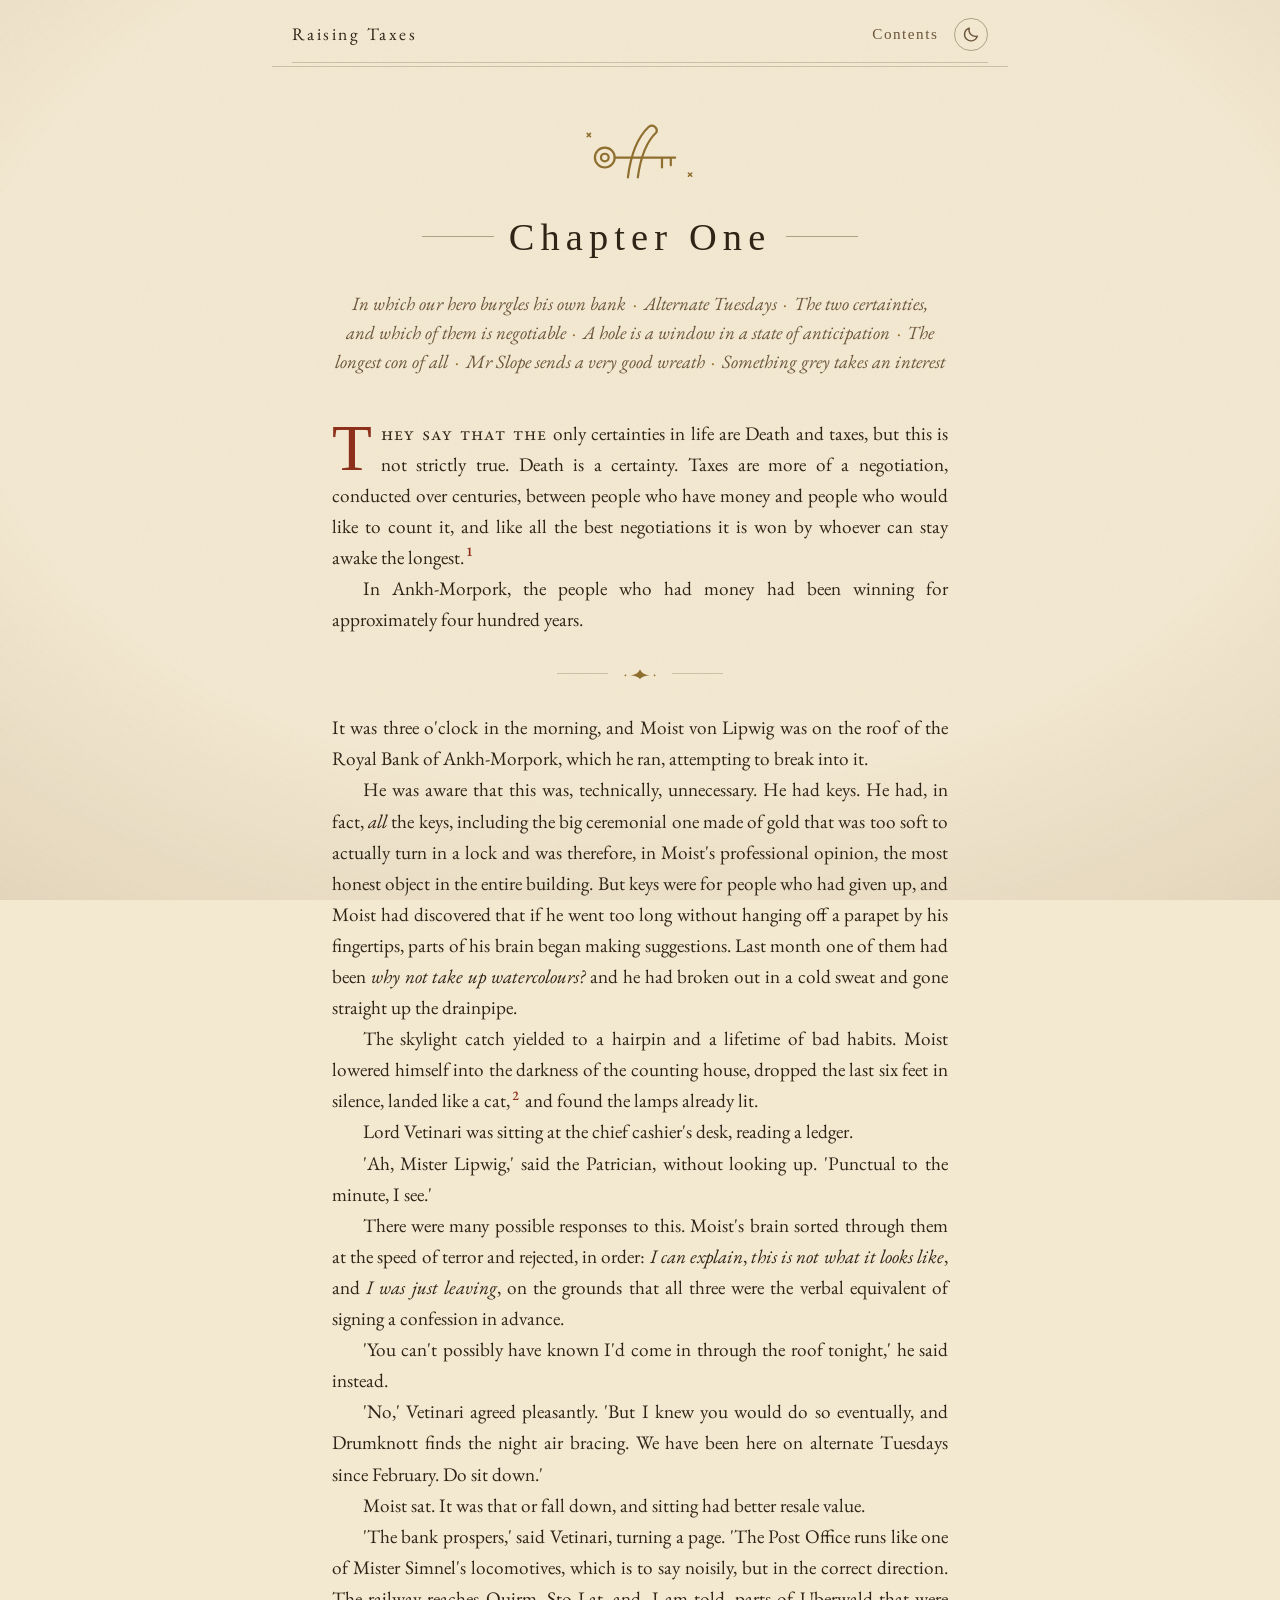
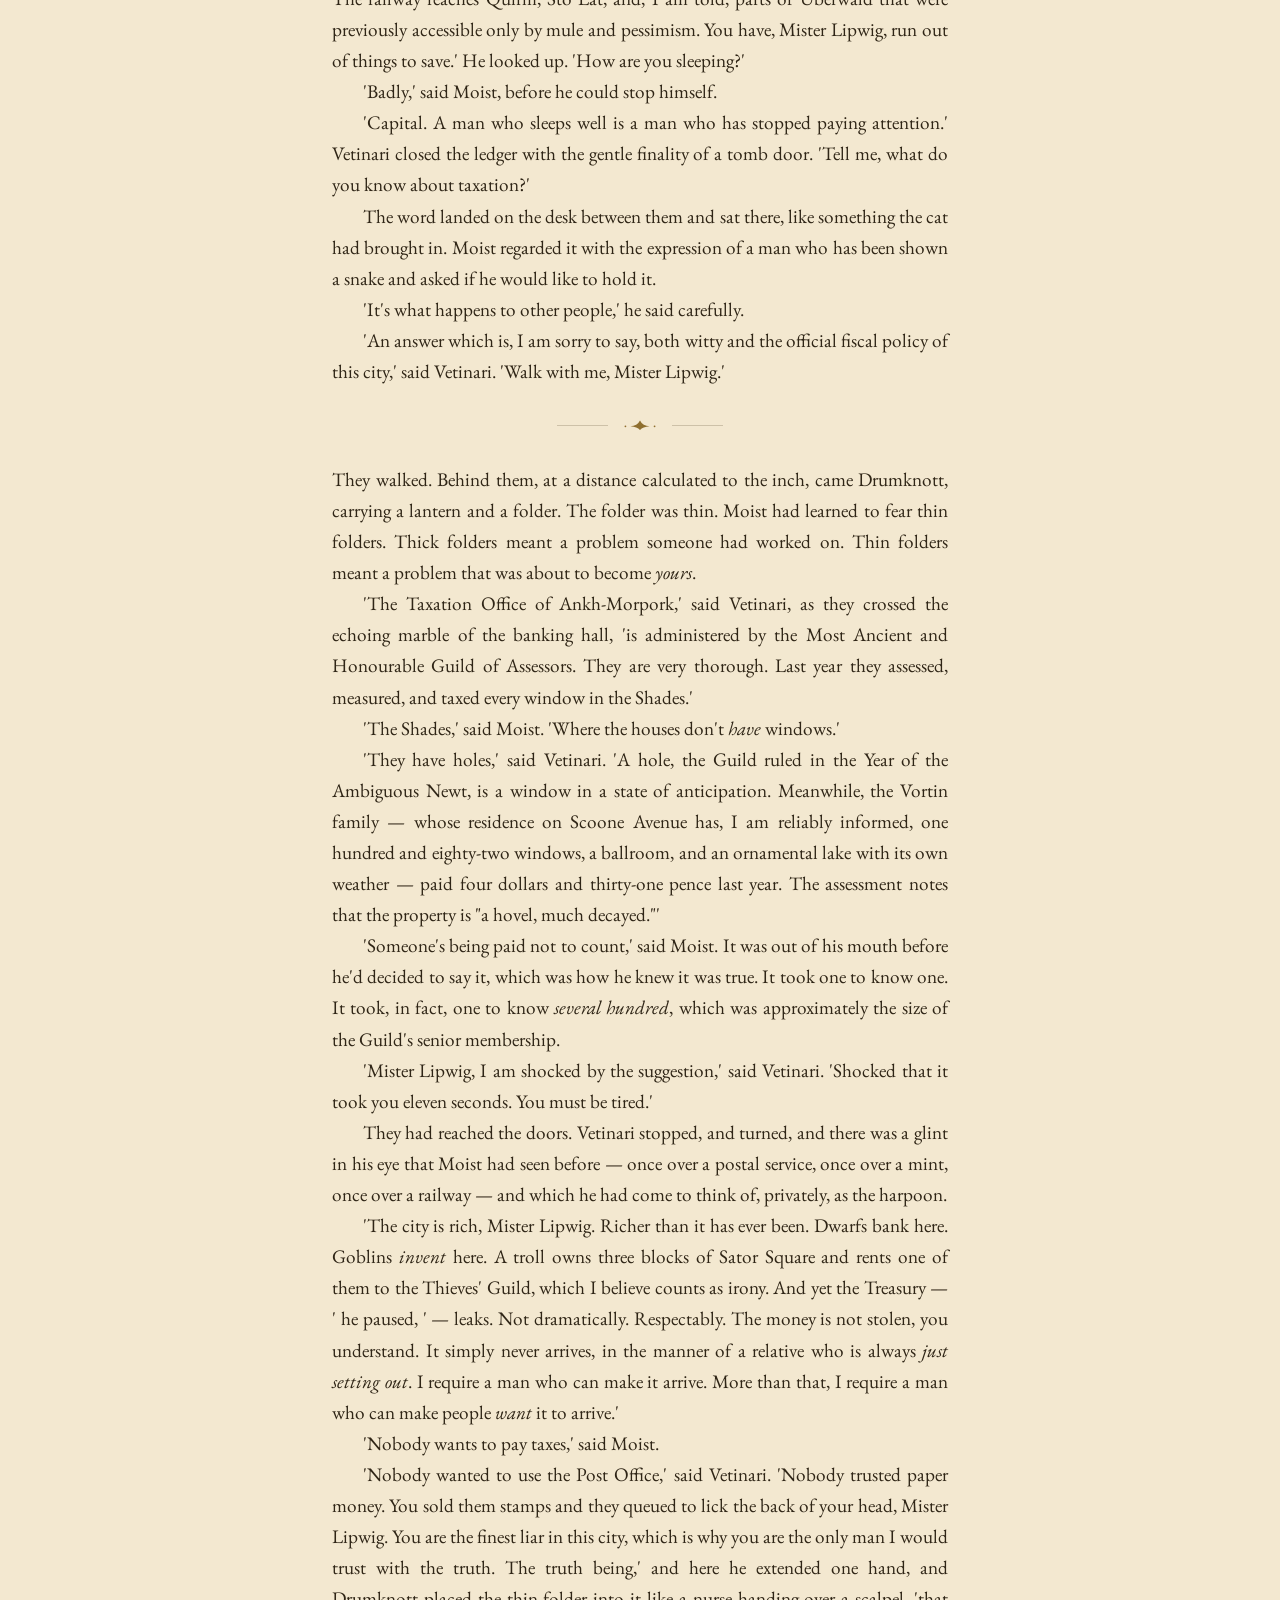
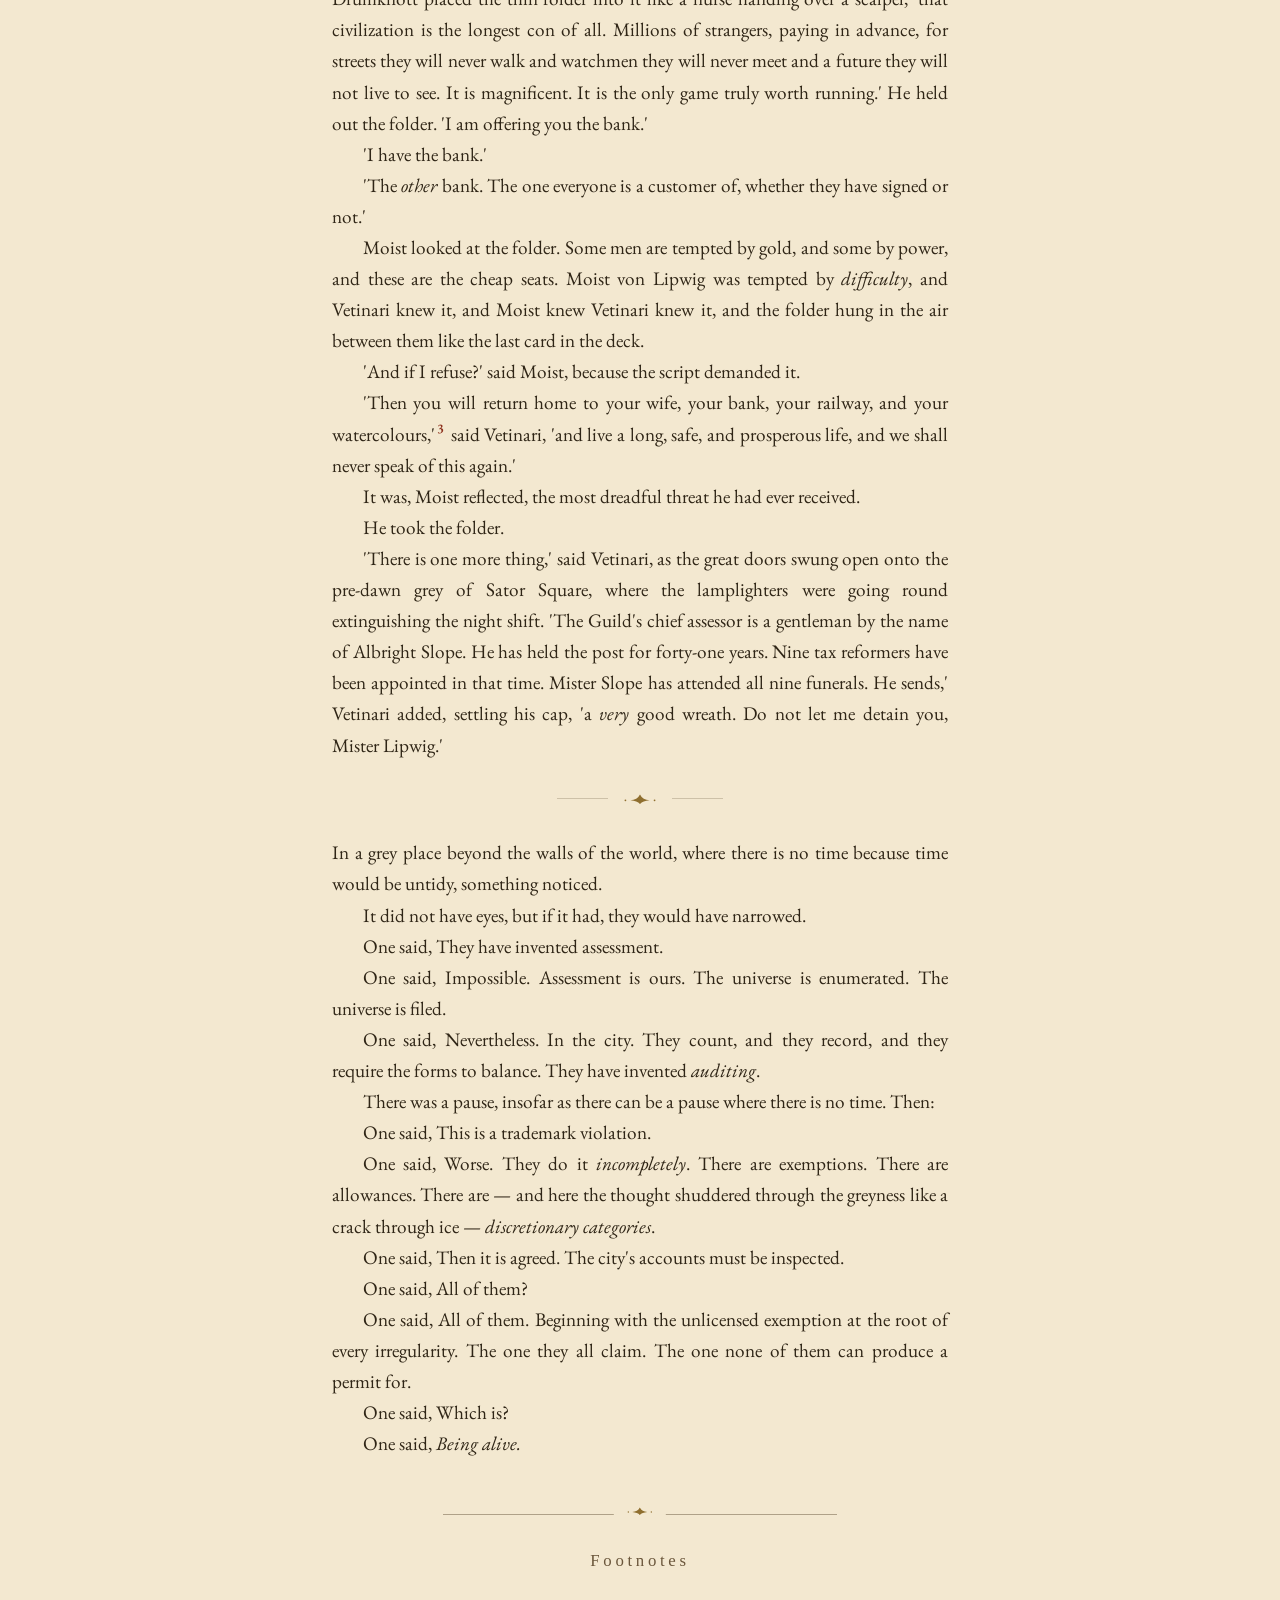
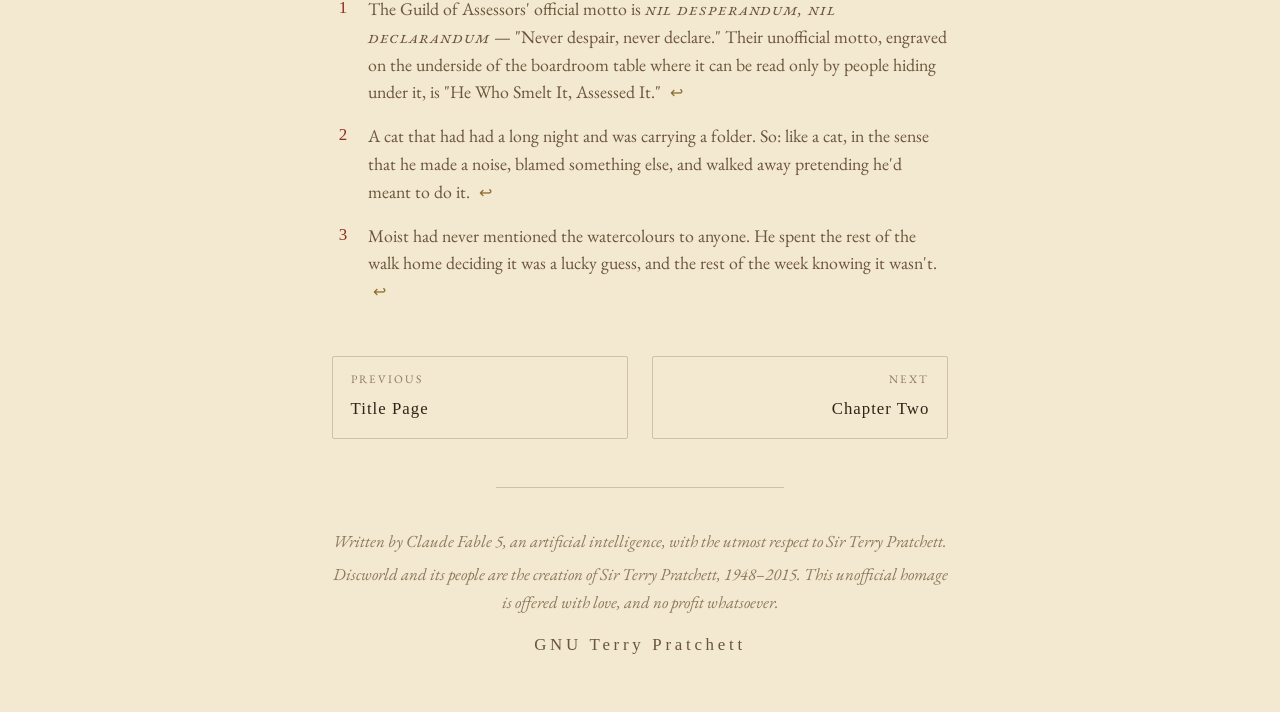
==== commit f24e4f9c: "Rebrand byline and give The End a printer's tailpiece The byline is now "A Discworld novel written b" ====
--- a/docs/chapter-1.html
+++ b/docs/chapter-1.html
@@ -97,8 +97,8 @@
   </nav>
 </main>
 <footer class="colophon">
-  <p>Written by Claude, an artificial intelligence, as an affectionate pastiche
-  in the style of Sir&nbsp;Terry&nbsp;Pratchett.</p>
+  <p>Written by Claude Fable 5, an artificial intelligence,
+  with the utmost respect to Sir&nbsp;Terry&nbsp;Pratchett.</p>
   <p>Discworld and its people are the creation of Sir Terry Pratchett, 1948–2015.
   This unofficial homage is offered with love, and no profit whatsoever.</p>
   <p class="clacks">GNU Terry Pratchett</p>
--- a/docs/style.css
+++ b/docs/style.css
@@ -266,13 +266,36 @@
 .scene-break + p { text-indent: 0; }
 
 .the-end {
-  font-family: "IM Fell English SC", serif;
   text-align: center;
-  font-size: 1.5rem;
-  letter-spacing: 0.3em;
-  margin: 3rem 0 1rem;
-  color: var(--ink);
-  text-indent: 0 !important;
+  margin: 3.4rem 0 0.8rem;
+}
+.the-end-text {
+  font-family: "IM Fell English SC", serif;
+  font-size: 1.65rem;
+  letter-spacing: 0.32em;
+  text-indent: 0.32em;     /* re-centre against the trailing letter-space */
+  color: var(--ink);
+  margin: 0;
+  display: flex;
+  align-items: center;
+  justify-content: center;
+  gap: 1.1rem;
+}
+.the-end-text::before,
+.the-end-text::after {
+  content: "";
+  flex: 0 1 5.2rem;
+  border-top: 1px solid var(--rule);
+  box-shadow: 0 3px 0 -1px var(--rule-faint);
+}
+.the-end-tail {
+  color: var(--gold);
+  margin-top: 1.1rem;
+}
+.the-end-tail svg {
+  width: clamp(140px, 26vw, 180px);
+  height: auto;
+  display: inline-block;
 }
 
 /* ------------------------------------------------------------
